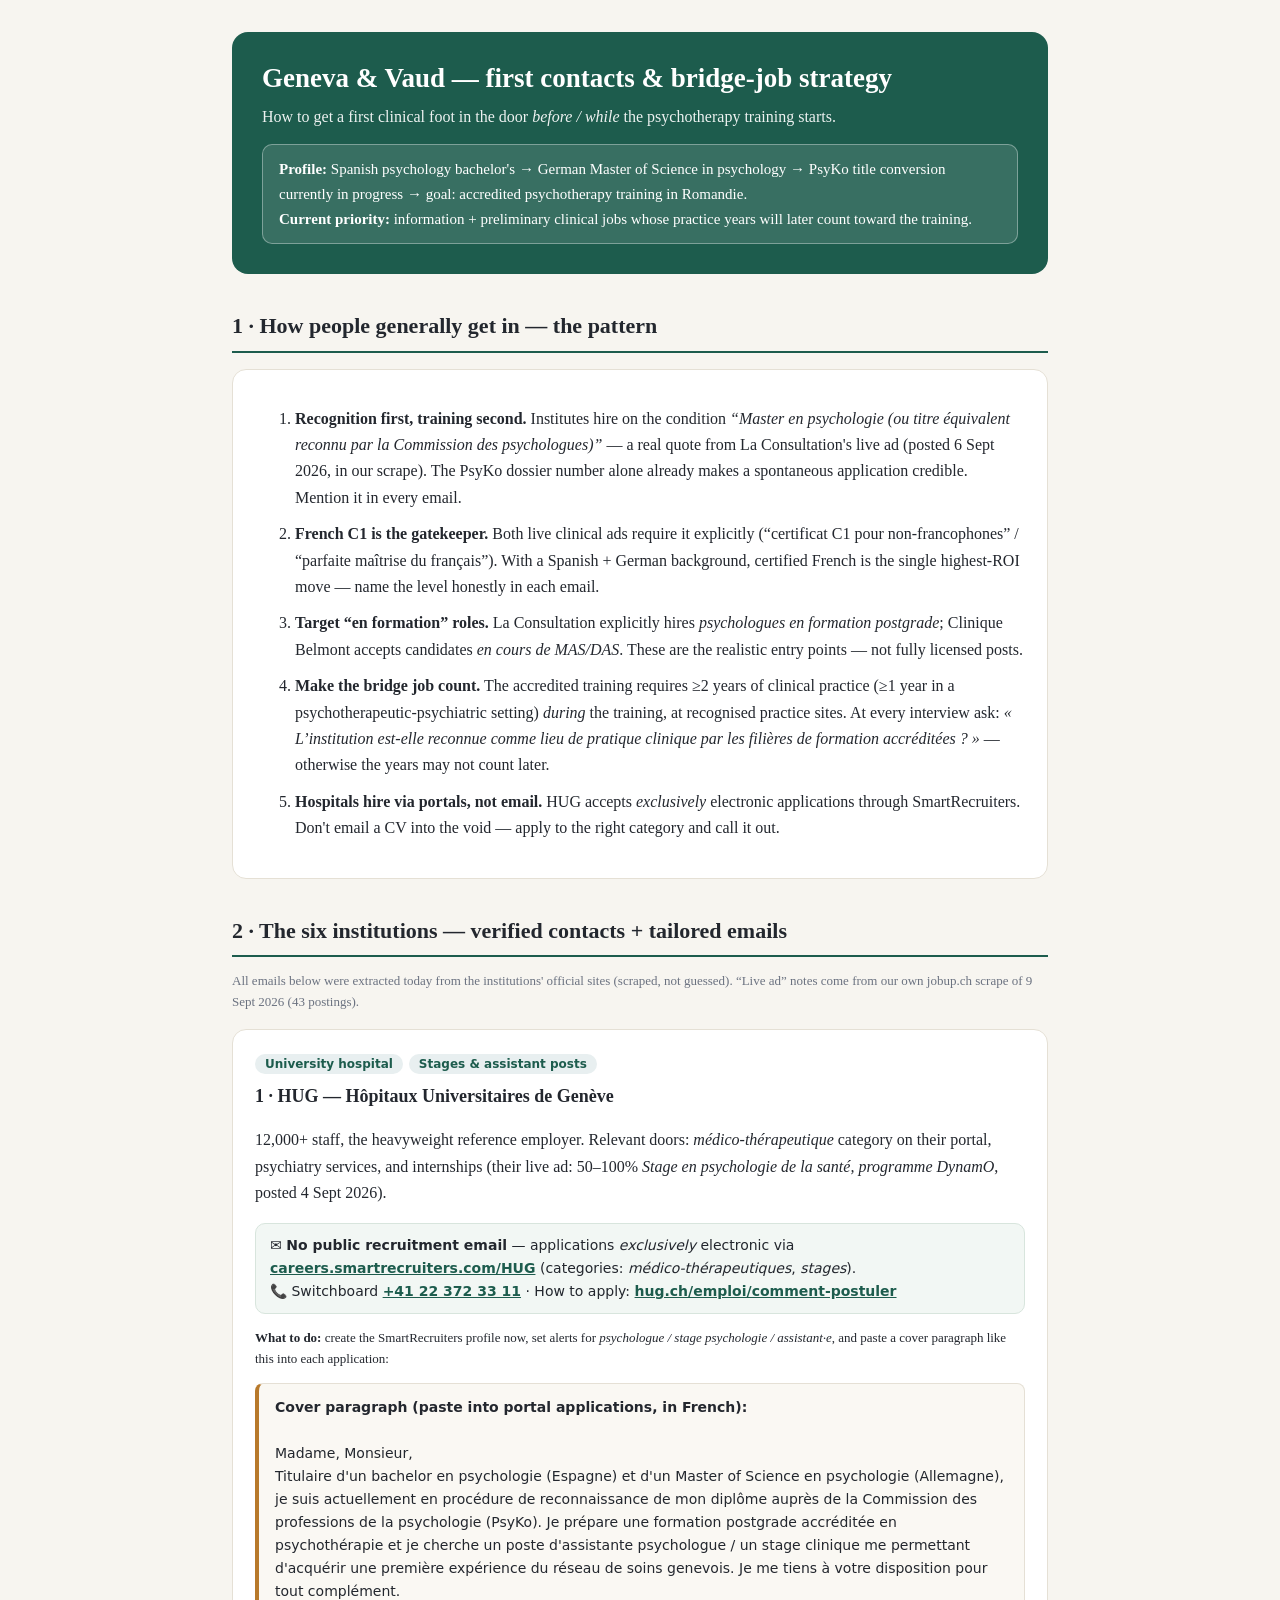
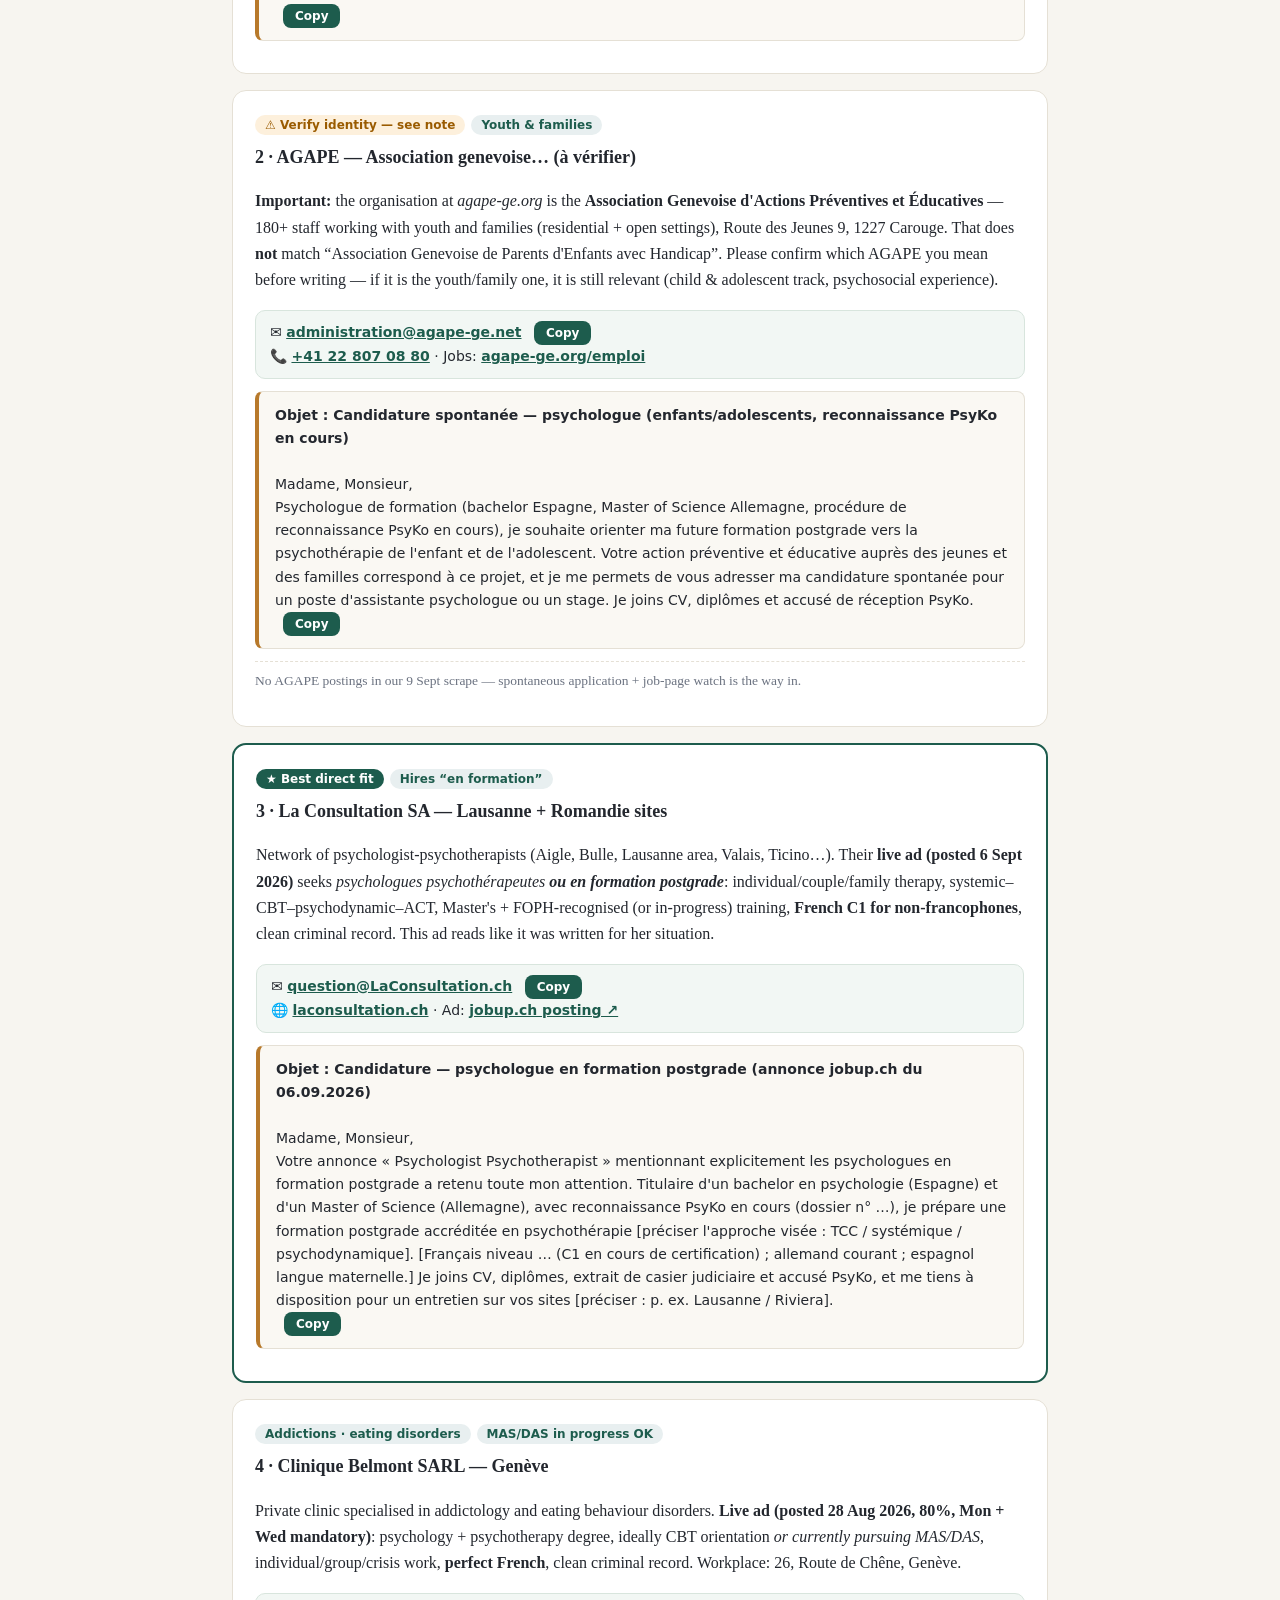
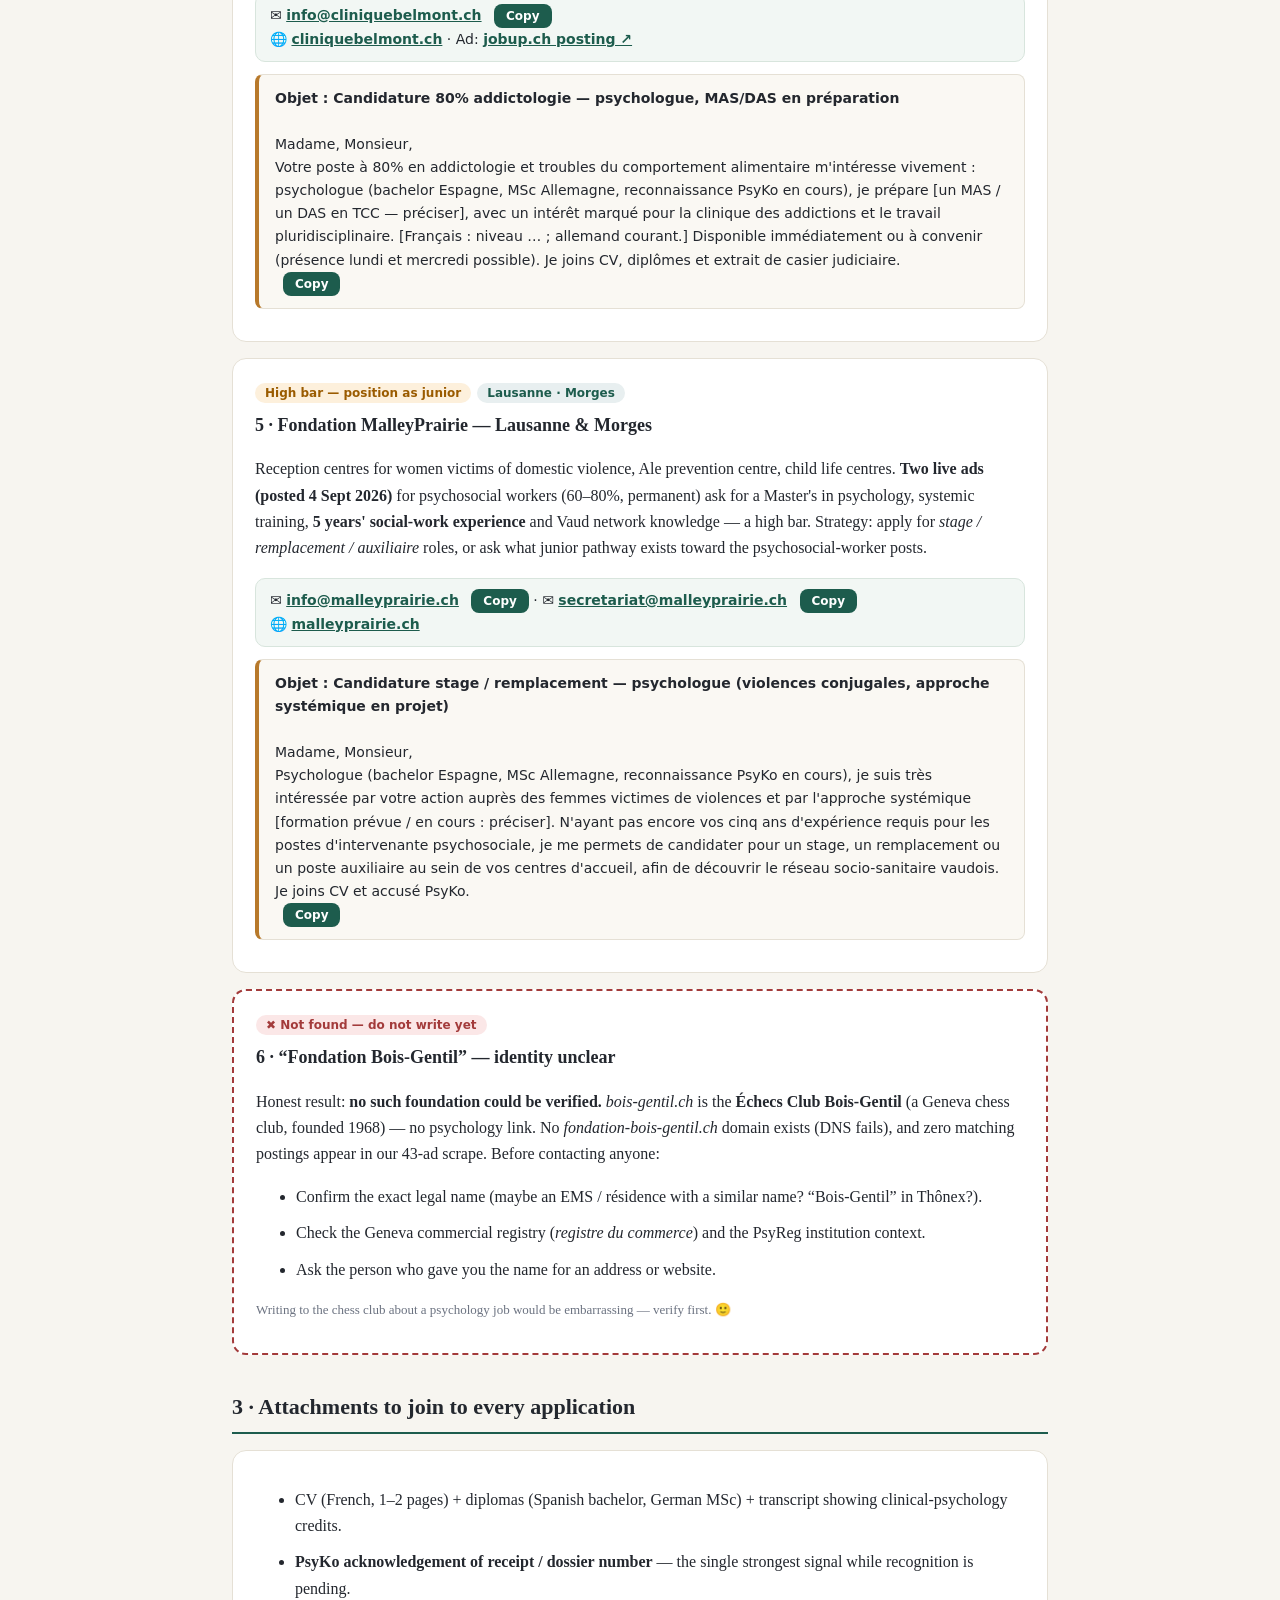
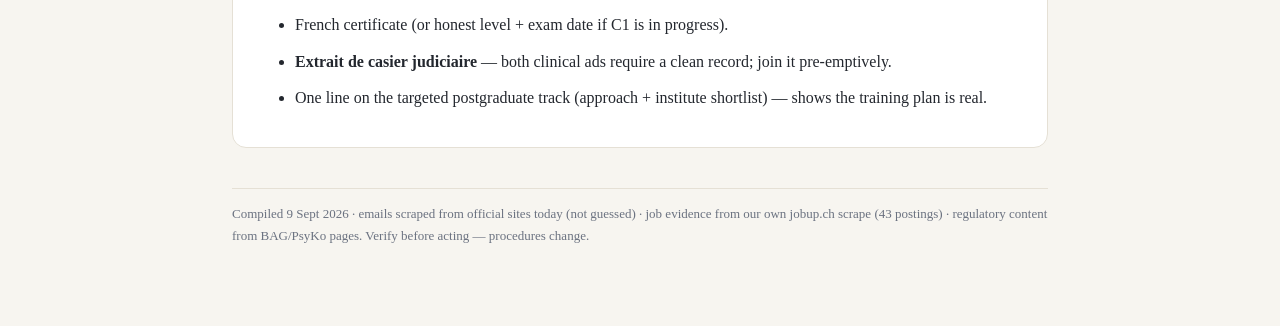
==== contact-guide.html @ 972ac344 "Add contact-guide.html: verified emails + tailored drafts for 6 Geneva/Vaud institutions" ====
<!doctype html>
<html lang="en">
<head>
<meta charset="utf-8"/>
<meta name="viewport" content="width=device-width, initial-scale=1"/>
<title>Geneva &amp; Vaud — First contacts &amp; bridge-job strategy</title>
<style>
  :root{--bg:#f7f5f0;--card:#ffffff;--ink:#23272e;--mut:#6b7280;--acc:#1d5c4d;--acc2:#b7792b;--line:#e5e0d5;--ok:#1d5c4d;--warn:#9a5b00;--bad:#a33b3b}
  *{box-sizing:border-box}
  body{margin:0;background:var(--bg);color:var(--ink);font:16px/1.65 Georgia,'Times New Roman',serif}
  .wrap{max-width:860px;margin:0 auto;padding:32px 22px 80px}
  header.hero{background:var(--acc);color:#fff;border-radius:16px;padding:30px 30px;margin-bottom:26px}
  header.hero h1{margin:0 0 8px;font-size:27px;line-height:1.25}
  header.hero p{margin:6px 0;opacity:.92}
  .profile{background:rgba(255,255,255,.12);border:1px solid rgba(255,255,255,.35);border-radius:10px;padding:12px 16px;margin-top:14px;font-size:15px}
  h2{font-size:22px;margin:34px 0 10px;border-bottom:2px solid var(--acc);padding-bottom:6px}
  h3{font-size:18px;margin:0 0 6px}
  .card{background:var(--card);border:1px solid var(--line);border-radius:14px;padding:20px 22px;margin:16px 0}
  .card.best{border:2px solid var(--acc)}
  .card.issue{border:2px dashed var(--bad)}
  .tag{display:inline-block;font:600 12px/1 system-ui,sans-serif;padding:4px 10px;border-radius:20px;margin:0 6px 8px 0}
  .tag.best{background:var(--acc);color:#fff}
  .tag.warn{background:#fdf0dc;color:var(--warn)}
  .tag.info{background:#e8eff0;color:var(--acc)}
  .tag.bad{background:#fbe7e7;color:var(--bad)}
  .contact{background:#f2f7f4;border:1px solid #d8e5dd;border-radius:10px;padding:10px 14px;margin:10px 0;font-family:system-ui,sans-serif;font-size:14px}
  .contact a{color:var(--acc);font-weight:600}
  .copybtn{font:600 12px system-ui,sans-serif;background:var(--acc);color:#fff;border:none;border-radius:8px;padding:5px 12px;cursor:pointer;margin-left:8px}
  .copybtn:hover{opacity:.85}
  .mail{font-family:system-ui,sans-serif;font-size:14px;background:#faf8f3;border:1px solid var(--line);border-left:4px solid var(--acc2);border-radius:8px;padding:12px 16px;margin:12px 0;white-space:pre-line}
  .mail .subj{font-weight:700}
  .mut{color:var(--mut)} .small{font-size:13px}
  ol.strategy li,ul.tight li{margin-bottom:10px}
  .evidence{font-size:13.5px;color:var(--mut);border-top:1px dashed var(--line);margin-top:10px;padding-top:8px}
  footer{margin-top:40px;color:var(--mut);font-size:13px;border-top:1px solid var(--line);padding-top:14px}
  @media print{.copybtn{display:none}body{background:#fff}.wrap{max-width:100%}}
</style>
</head>
<body>
<div class="wrap">

<header class="hero">
  <h1>Geneva &amp; Vaud — first contacts &amp; bridge-job strategy</h1>
  <p>How to get a first clinical foot in the door <em>before / while</em> the psychotherapy training starts.</p>
  <div class="profile">
    <b>Profile:</b> Spanish psychology bachelor's → German Master of Science in psychology →
    PsyKo title conversion currently in progress → goal: accredited psychotherapy training in Romandie.<br/>
    <b>Current priority:</b> information + preliminary clinical jobs whose practice years will later count toward the training.
  </div>
</header>

<h2>1 · How people generally get in — the pattern</h2>
<div class="card">
<ol class="strategy">
  <li><b>Recognition first, training second.</b> Institutes hire on the condition
  <i>“Master en psychologie (ou titre équivalent reconnu par la Commission des psychologues)”</i>
  — a real quote from La Consultation's live ad (posted 6 Sept 2026, in our scrape). The PsyKo dossier
  number alone already makes a spontaneous application credible. Mention it in every email.</li>
  <li><b>French C1 is the gatekeeper.</b> Both live clinical ads require it explicitly
  (“certificat C1 pour non-francophones” / “parfaite maîtrise du français”). With a Spanish + German
  background, certified French is the single highest-ROI move — name the level honestly in each email.</li>
  <li><b>Target “en formation” roles.</b> La Consultation explicitly hires <i>psychologues en formation
  postgrade</i>; Clinique Belmont accepts candidates <i>en cours de MAS/DAS</i>. These are the realistic
  entry points — not fully licensed posts.</li>
  <li><b>Make the bridge job count.</b> The accredited training requires ≥2 years of clinical practice
  (≥1 year in a psychotherapeutic-psychiatric setting) <em>during</em> the training, at recognised practice
  sites. At every interview ask: <i>« L’institution est-elle reconnue comme lieu de pratique clinique
  par les filières de formation accréditées ? »</i> — otherwise the years may not count later.</li>
  <li><b>Hospitals hire via portals, not email.</b> HUG accepts <em>exclusively</em> electronic applications
  through SmartRecruiters. Don't email a CV into the void — apply to the right category and call it out.</li>
</ol>
</div>

<h2>2 · The six institutions — verified contacts + tailored emails</h2>
<p class="mut small">All emails below were extracted today from the institutions' official sites
(scraped, not guessed). “Live ad” notes come from our own jobup.ch scrape of 9 Sept 2026 (43 postings).</p>

<!-- HUG -->
<div class="card">
  <span class="tag info">University hospital</span><span class="tag info">Stages &amp; assistant posts</span>
  <h3>1 · HUG — Hôpitaux Universitaires de Genève</h3>
  <p>12,000+ staff, the heavyweight reference employer. Relevant doors: <i>médico-thérapeutique</i> category on
  their portal, psychiatry services, and internships (their live ad: 50–100% <i>Stage en psychologie de la santé,
  programme DynamO</i>, posted 4 Sept 2026).</p>
  <div class="contact">
    ✉️ <b>No public recruitment email</b> — applications <em>exclusively</em> electronic via
    <a href="https://careers.smartrecruiters.com/HUG" target="_blank">careers.smartrecruiters.com/HUG</a>
    (categories: <i>médico-thérapeutiques</i>, <i>stages</i>).<br/>
    📞 Switchboard <a href="tel:+41223723311">+41 22 372 33 11</a> · How to apply:
    <a href="https://www.hug.ch/emploi/comment-postuler" target="_blank">hug.ch/emploi/comment-postuler</a>
  </div>
  <p class="small"><b>What to do:</b> create the SmartRecruiters profile now, set alerts for
  <i>psychologue / stage psychologie / assistant·e</i>, and paste a cover paragraph like this into each application:</p>
  <div class="mail" id="m1"><span class="subj">Cover paragraph (paste into portal applications, in French):</span>

Madame, Monsieur,
Titulaire d'un bachelor en psychologie (Espagne) et d'un Master of Science en psychologie (Allemagne), je suis actuellement en procédure de reconnaissance de mon diplôme auprès de la Commission des professions de la psychologie (PsyKo). Je prépare une formation postgrade accréditée en psychothérapie et je cherche un poste d'assistante psychologue / un stage clinique me permettant d'acquérir une première expérience du réseau de soins genevois. Je me tiens à votre disposition pour tout complément.
<button class="copybtn" data-copy="m1">Copy</button></div>
</div>

<!-- AGAPE -->
<div class="card">
  <span class="tag warn">⚠ Verify identity — see note</span><span class="tag info">Youth &amp; families</span>
  <h3>2 · AGAPE — Association genevoise… (à vérifier)</h3>
  <p><b>Important:</b> the organisation at <i>agape-ge.org</i> is the
  <b>Association Genevoise d'Actions Préventives et Éducatives</b> — 180+ staff working with youth and families
  (residential + open settings), Route des Jeunes 9, 1227 Carouge. That does <b>not</b> match
  “Association Genevoise de Parents d'Enfants avec Handicap”. Please confirm which AGAPE you mean before writing —
  if it is the youth/family one, it is still relevant (child &amp; adolescent track, psychosocial experience).</p>
  <div class="contact">
    ✉️ <a href="mailto:administration@agape-ge.net">administration@agape-ge.net</a>
    <button class="copybtn" data-copy-mail="administration@agape-ge.net">Copy</button><br/>
    📞 <a href="tel:+41228070880">+41 22 807 08 80</a> · Jobs: <a href="https://agape-ge.org/emploi/" target="_blank">agape-ge.org/emploi</a>
  </div>
  <div class="mail" id="m2"><span class="subj">Objet : Candidature spontanée — psychologue (enfants/adolescents, reconnaissance PsyKo en cours)</span>

Madame, Monsieur,
Psychologue de formation (bachelor Espagne, Master of Science Allemagne, procédure de reconnaissance PsyKo en cours), je souhaite orienter ma future formation postgrade vers la psychothérapie de l'enfant et de l'adolescent. Votre action préventive et éducative auprès des jeunes et des familles correspond à ce projet, et je me permets de vous adresser ma candidature spontanée pour un poste d'assistante psychologue ou un stage. Je joins CV, diplômes et accusé de réception PsyKo.
<button class="copybtn" data-copy="m2">Copy</button></div>
  <p class="evidence">No AGAPE postings in our 9 Sept scrape — spontaneous application + job-page watch is the way in.</p>
</div>

<!-- LA CONSULTATION -->
<div class="card best">
  <span class="tag best">★ Best direct fit</span><span class="tag info">Hires “en formation”</span>
  <h3>3 · La Consultation SA — Lausanne + Romandie sites</h3>
  <p>Network of psychologist-psychotherapists (Aigle, Bulle, Lausanne area, Valais, Ticino…). Their
  <b>live ad (posted 6 Sept 2026)</b> seeks <i>psychologues psychothérapeutes <b>ou en formation postgrade</b></i>:
  individual/couple/family therapy, systemic–CBT–psychodynamic–ACT, Master's + FOPH-recognised (or in-progress)
  training, <b>French C1 for non-francophones</b>, clean criminal record. This ad reads like it was written for her situation.</p>
  <div class="contact">
    ✉️ <a href="mailto:question@LaConsultation.ch">question@LaConsultation.ch</a>
    <button class="copybtn" data-copy-mail="question@LaConsultation.ch">Copy</button><br/>
    🌐 <a href="https://www.laconsultation.ch/" target="_blank">laconsultation.ch</a> ·
    Ad: <a href="https://www.jobup.ch/en/jobs/detail/bed86beb-75bb-4c62-bdf3-275a2b999f5e/" target="_blank">jobup.ch posting ↗</a>
  </div>
  <div class="mail" id="m3"><span class="subj">Objet : Candidature — psychologue en formation postgrade (annonce jobup.ch du 06.09.2026)</span>

Madame, Monsieur,
Votre annonce « Psychologist Psychotherapist » mentionnant explicitement les psychologues en formation postgrade a retenu toute mon attention. Titulaire d'un bachelor en psychologie (Espagne) et d'un Master of Science (Allemagne), avec reconnaissance PsyKo en cours (dossier n° …), je prépare une formation postgrade accréditée en psychothérapie [préciser l'approche visée : TCC / systémique / psychodynamique]. [Français niveau … (C1 en cours de certification) ; allemand courant ; espagnol langue maternelle.] Je joins CV, diplômes, extrait de casier judiciaire et accusé PsyKo, et me tiens à disposition pour un entretien sur vos sites [préciser : p. ex. Lausanne / Riviera].
<button class="copybtn" data-copy="m3">Copy</button></div>
</div>

<!-- BELMONT -->
<div class="card">
  <span class="tag info">Addictions · eating disorders</span><span class="tag info">MAS/DAS in progress OK</span>
  <h3>4 · Clinique Belmont SARL — Genève</h3>
  <p>Private clinic specialised in addictology and eating behaviour disorders. <b>Live ad (posted 28 Aug 2026,
  80%, Mon + Wed mandatory)</b>: psychology + psychotherapy degree, ideally CBT orientation <i>or currently
  pursuing MAS/DAS</i>, individual/group/crisis work, <b>perfect French</b>, clean criminal record.
  Workplace: 26, Route de Chêne, Genève.</p>
  <div class="contact">
    ✉️ <a href="mailto:info@cliniquebelmont.ch">info@cliniquebelmont.ch</a>
    <button class="copybtn" data-copy-mail="info@cliniquebelmont.ch">Copy</button><br/>
    🌐 <a href="https://www.cliniquebelmont.ch/" target="_blank">cliniquebelmont.ch</a> ·
    Ad: <a href="https://www.jobup.ch/en/jobs/detail/eee96cb6-ac33-42aa-8d89-3d9f87bb5405/" target="_blank">jobup.ch posting ↗</a>
  </div>
  <div class="mail" id="m4"><span class="subj">Objet : Candidature 80% addictologie — psychologue, MAS/DAS en préparation</span>

Madame, Monsieur,
Votre poste à 80% en addictologie et troubles du comportement alimentaire m'intéresse vivement : psychologue (bachelor Espagne, MSc Allemagne, reconnaissance PsyKo en cours), je prépare [un MAS / un DAS en TCC — préciser], avec un intérêt marqué pour la clinique des addictions et le travail pluridisciplinaire. [Français : niveau … ; allemand courant.] Disponible immédiatement ou à convenir (présence lundi et mercredi possible). Je joins CV, diplômes et extrait de casier judiciaire.
<button class="copybtn" data-copy="m4">Copy</button></div>
</div>

<!-- MALLEYPRAIRIE -->
<div class="card">
  <span class="tag warn">High bar — position as junior</span><span class="tag info">Lausanne · Morges</span>
  <h3>5 · Fondation MalleyPrairie — Lausanne &amp; Morges</h3>
  <p>Reception centres for women victims of domestic violence, Ale prevention centre, child life centres.
  <b>Two live ads (posted 4 Sept 2026)</b> for psychosocial workers (60–80%, permanent) ask for a Master's in
  psychology, systemic training, <b>5 years' social-work experience</b> and Vaud network knowledge — a high bar.
  Strategy: apply for <i>stage / remplacement / auxiliaire</i> roles, or ask what junior pathway exists toward the
  psychosocial-worker posts.</p>
  <div class="contact">
    ✉️ <a href="mailto:info@malleyprairie.ch">info@malleyprairie.ch</a>
    <button class="copybtn" data-copy-mail="info@malleyprairie.ch">Copy</button> ·
    ✉️ <a href="mailto:secretariat@malleyprairie.ch">secretariat@malleyprairie.ch</a>
    <button class="copybtn" data-copy-mail="secretariat@malleyprairie.ch">Copy</button><br/>
    🌐 <a href="https://www.malleyprairie.ch/" target="_blank">malleyprairie.ch</a>
  </div>
  <div class="mail" id="m5"><span class="subj">Objet : Candidature stage / remplacement — psychologue (violences conjugales, approche systémique en projet)</span>

Madame, Monsieur,
Psychologue (bachelor Espagne, MSc Allemagne, reconnaissance PsyKo en cours), je suis très intéressée par votre action auprès des femmes victimes de violences et par l'approche systémique [formation prévue / en cours : préciser]. N'ayant pas encore vos cinq ans d'expérience requis pour les postes d'intervenante psychosociale, je me permets de candidater pour un stage, un remplacement ou un poste auxiliaire au sein de vos centres d'accueil, afin de découvrir le réseau socio-sanitaire vaudois. Je joins CV et accusé PsyKo.
<button class="copybtn" data-copy="m5">Copy</button></div>
</div>

<!-- BOIS-GENTIL -->
<div class="card issue">
  <span class="tag bad">✖ Not found — do not write yet</span>
  <h3>6 · “Fondation Bois-Gentil” — identity unclear</h3>
  <p>Honest result: <b>no such foundation could be verified.</b> <i>bois-gentil.ch</i> is the
  <b>Échecs Club Bois-Gentil</b> (a Geneva chess club, founded 1968) — no psychology link.
  No <i>fondation-bois-gentil.ch</i> domain exists (DNS fails), and zero matching postings appear in our
  43-ad scrape. Before contacting anyone:</p>
  <ul class="tight">
    <li>Confirm the exact legal name (maybe an EMS / résidence with a similar name? “Bois-Gentil” in Thônex?).</li>
    <li>Check the Geneva commercial registry (<i>registre du commerce</i>) and the PsyReg institution context.</li>
    <li>Ask the person who gave you the name for an address or website.</li>
  </ul>
  <p class="mut small">Writing to the chess club about a psychology job would be embarrassing — verify first. 🙂</p>
</div>

<h2>3 · Attachments to join to every application</h2>
<div class="card">
<ul class="tight">
  <li>CV (French, 1–2 pages) + diplomas (Spanish bachelor, German MSc) + transcript showing clinical-psychology credits.</li>
  <li><b>PsyKo acknowledgement of receipt / dossier number</b> — the single strongest signal while recognition is pending.</li>
  <li>French certificate (or honest level + exam date if C1 is in progress).</li>
  <li><b>Extrait de casier judiciaire</b> — both clinical ads require a clean record; join it pre-emptively.</li>
  <li>One line on the targeted postgraduate track (approach + institute shortlist) — shows the training plan is real.</li>
</ul>
</div>

<footer>
  Compiled 9 Sept 2026 · emails scraped from official sites today (not guessed) · job evidence from our own
  jobup.ch scrape (43 postings) · regulatory content from BAG/PsyKo pages. Verify before acting — procedures change.
</footer>

</div>
<script>
document.querySelectorAll("[data-copy-mail]").forEach(b=>b.onclick=()=>{
  navigator.clipboard.writeText(b.dataset.copyMail).then(()=>{b.textContent="Copied ✓";setTimeout(()=>b.textContent="Copy",1500);});
});
document.querySelectorAll("[data-copy]").forEach(b=>b.onclick=()=>{
  const el=document.getElementById(b.dataset.copy);
  const t=el.innerText.replace(/Copy$/,"").trim();
  navigator.clipboard.writeText(t).then(()=>{b.textContent="Copied ✓";setTimeout(()=>b.textContent="Copy",1500);});
});
</script>
</body>
</html>
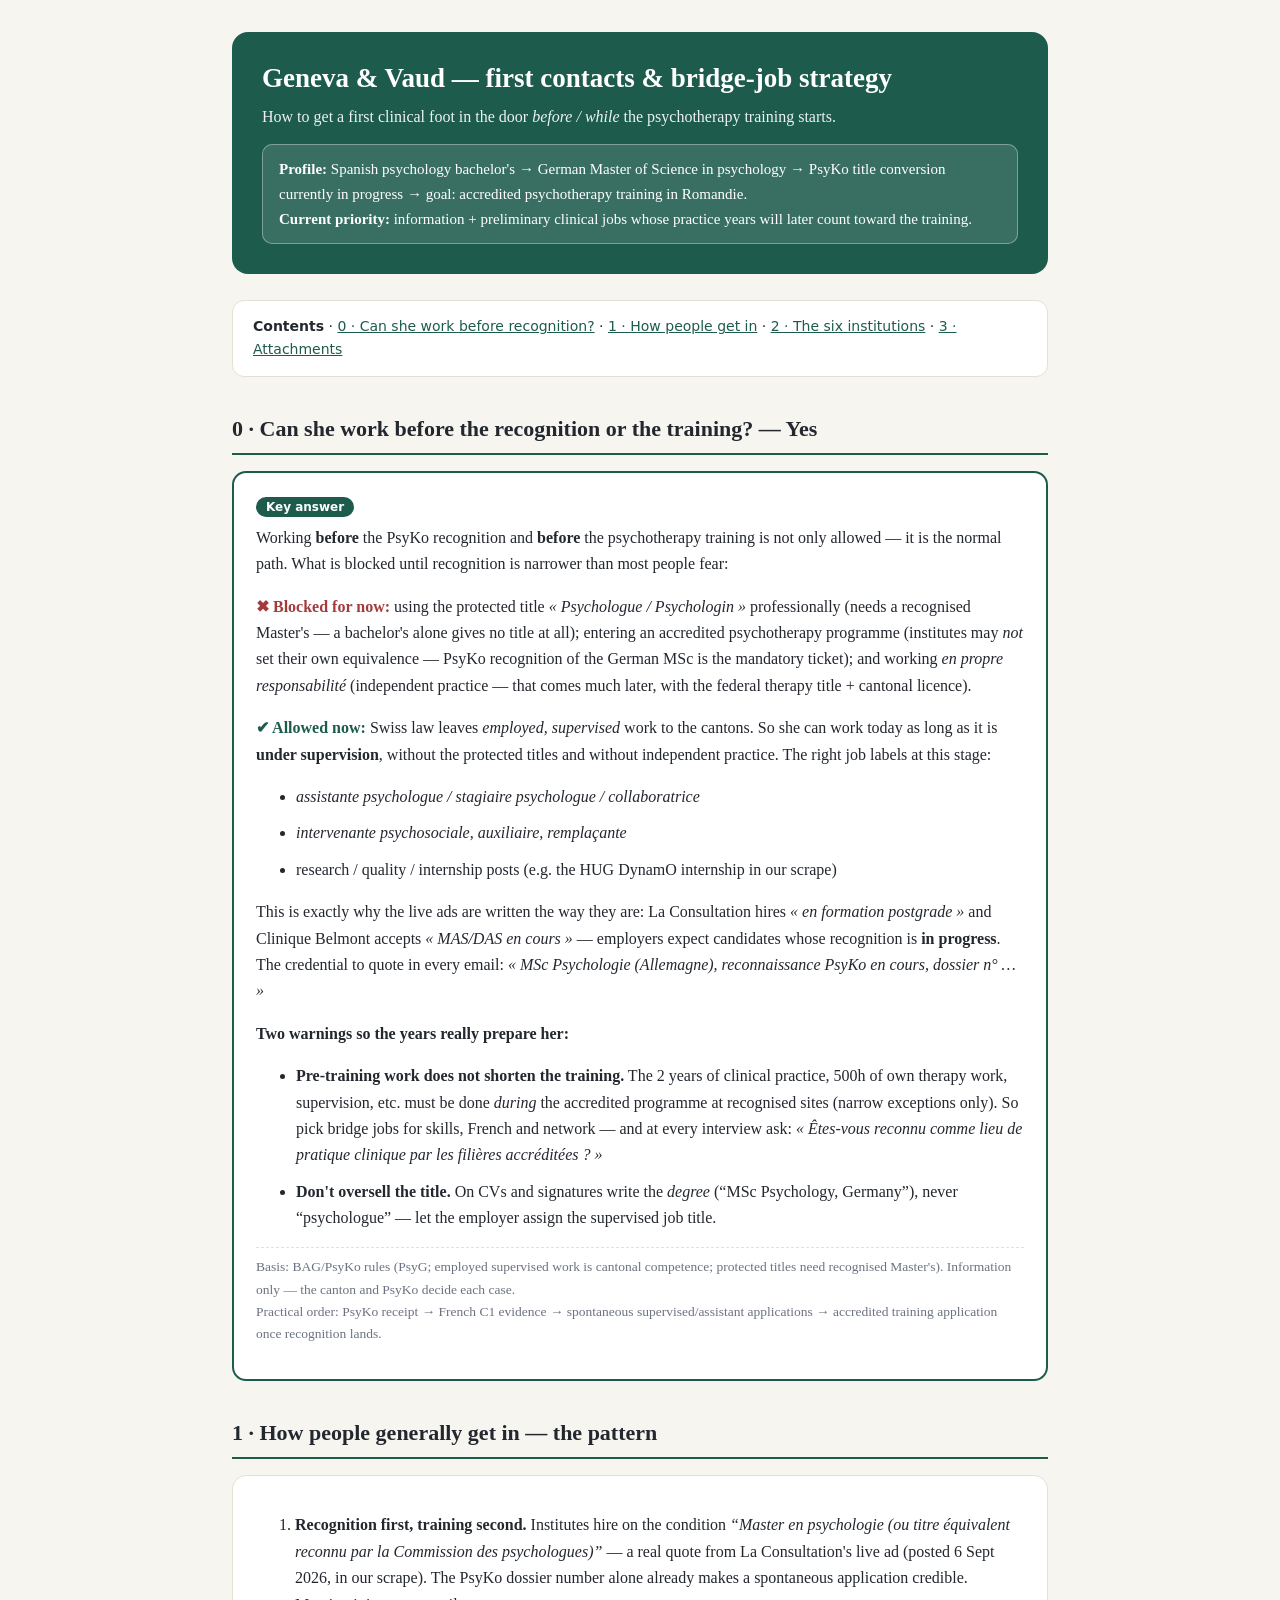
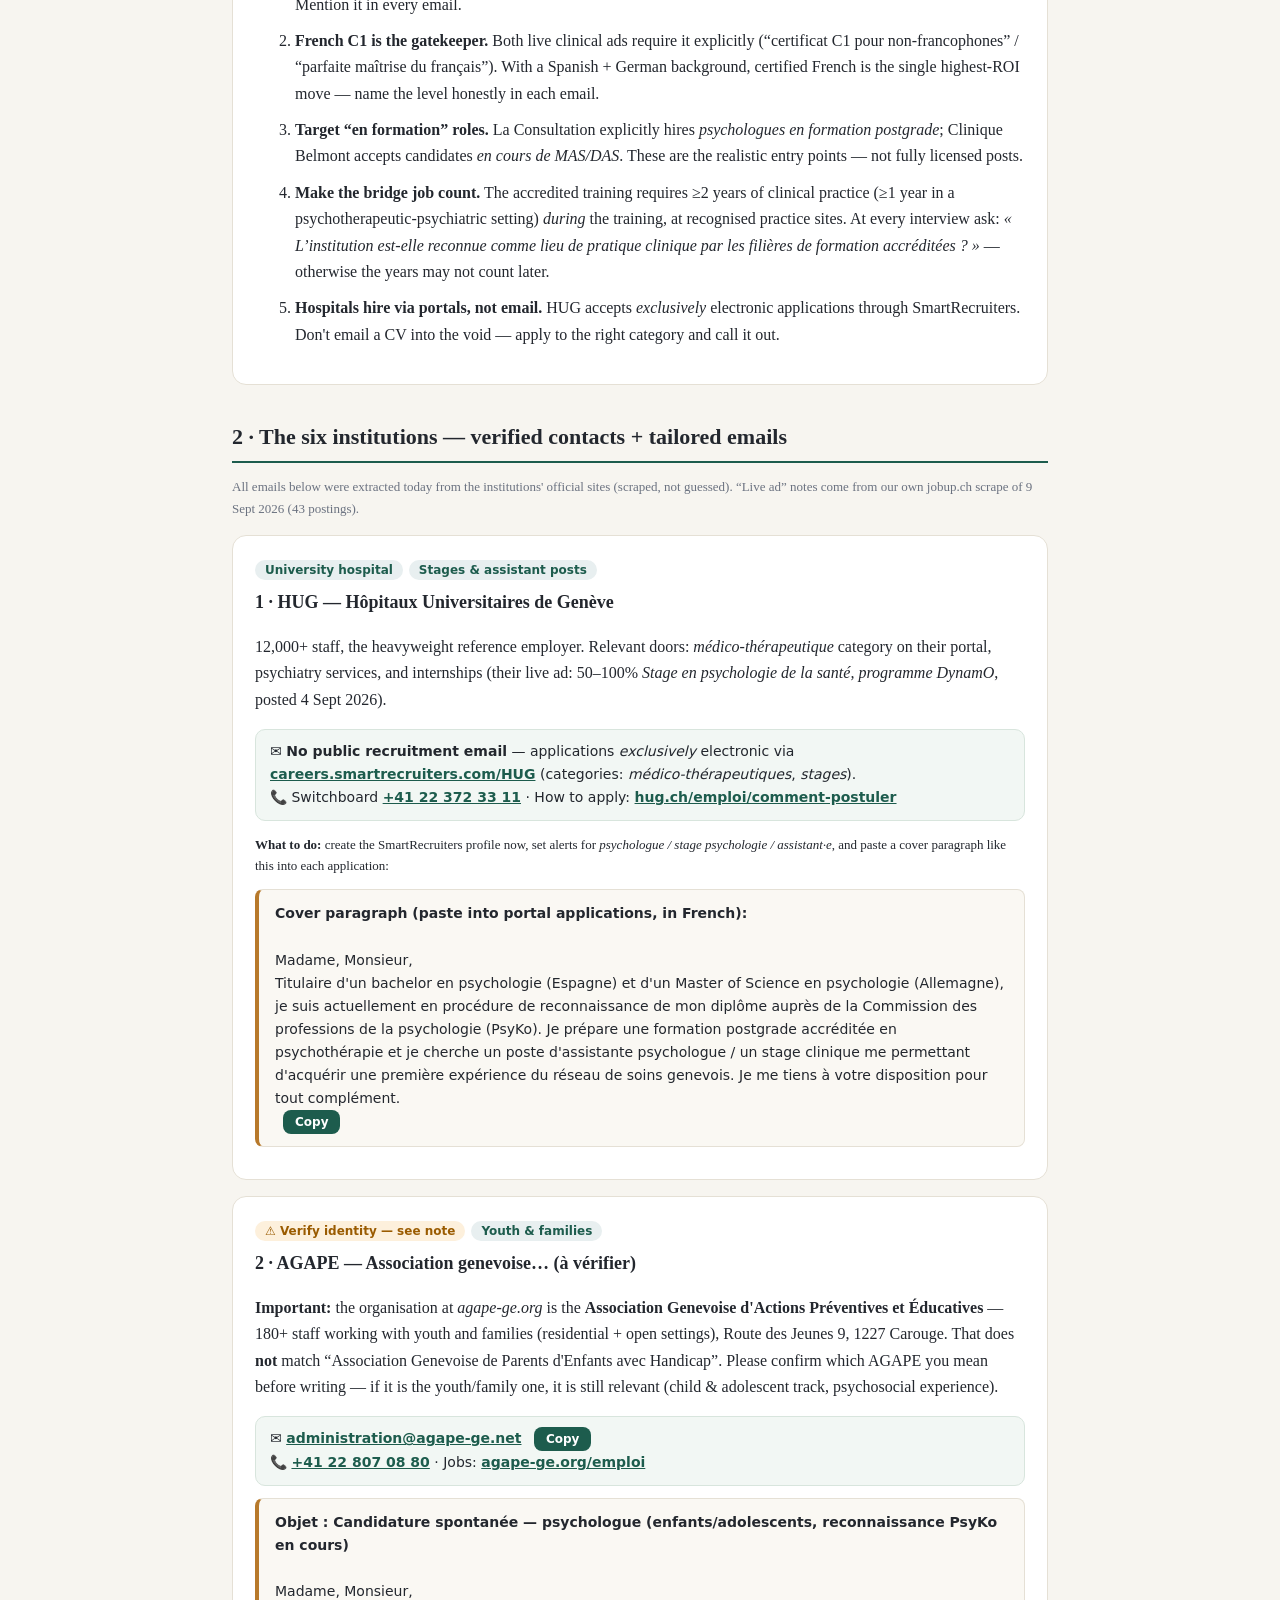
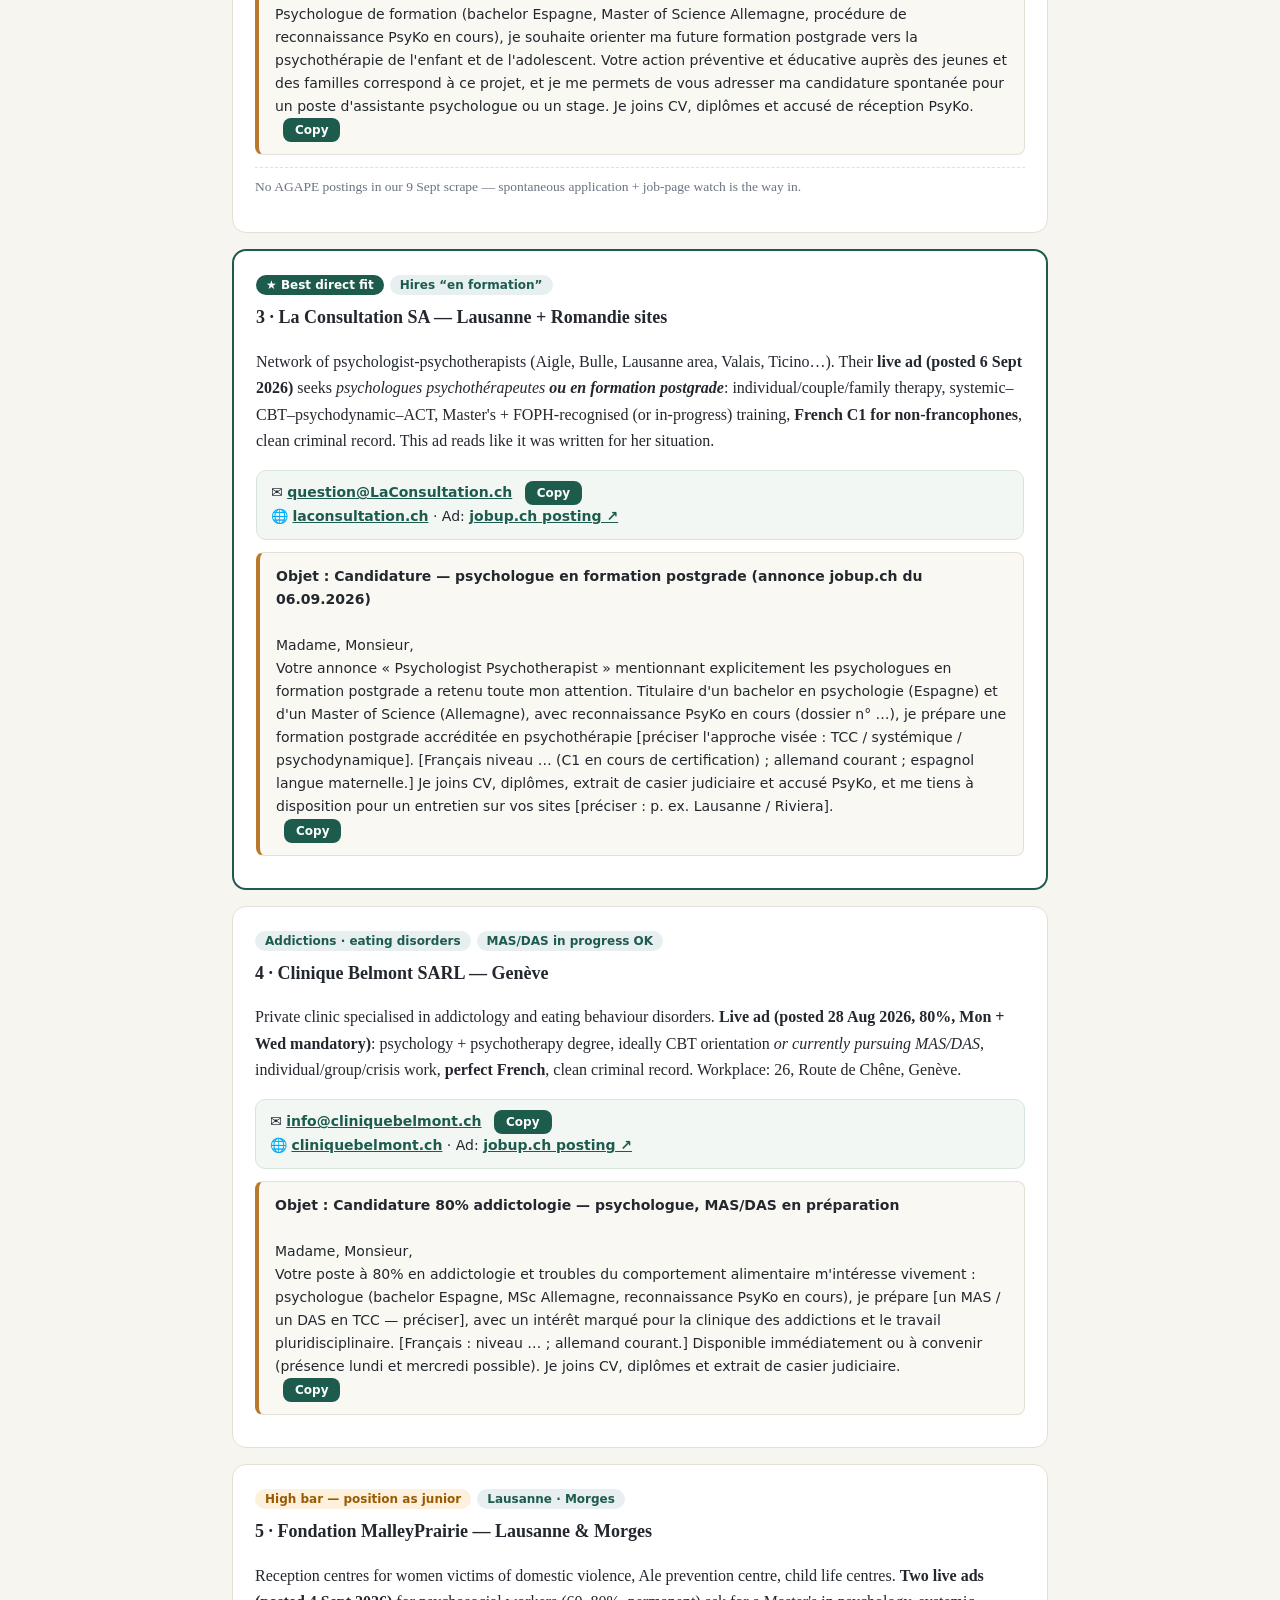
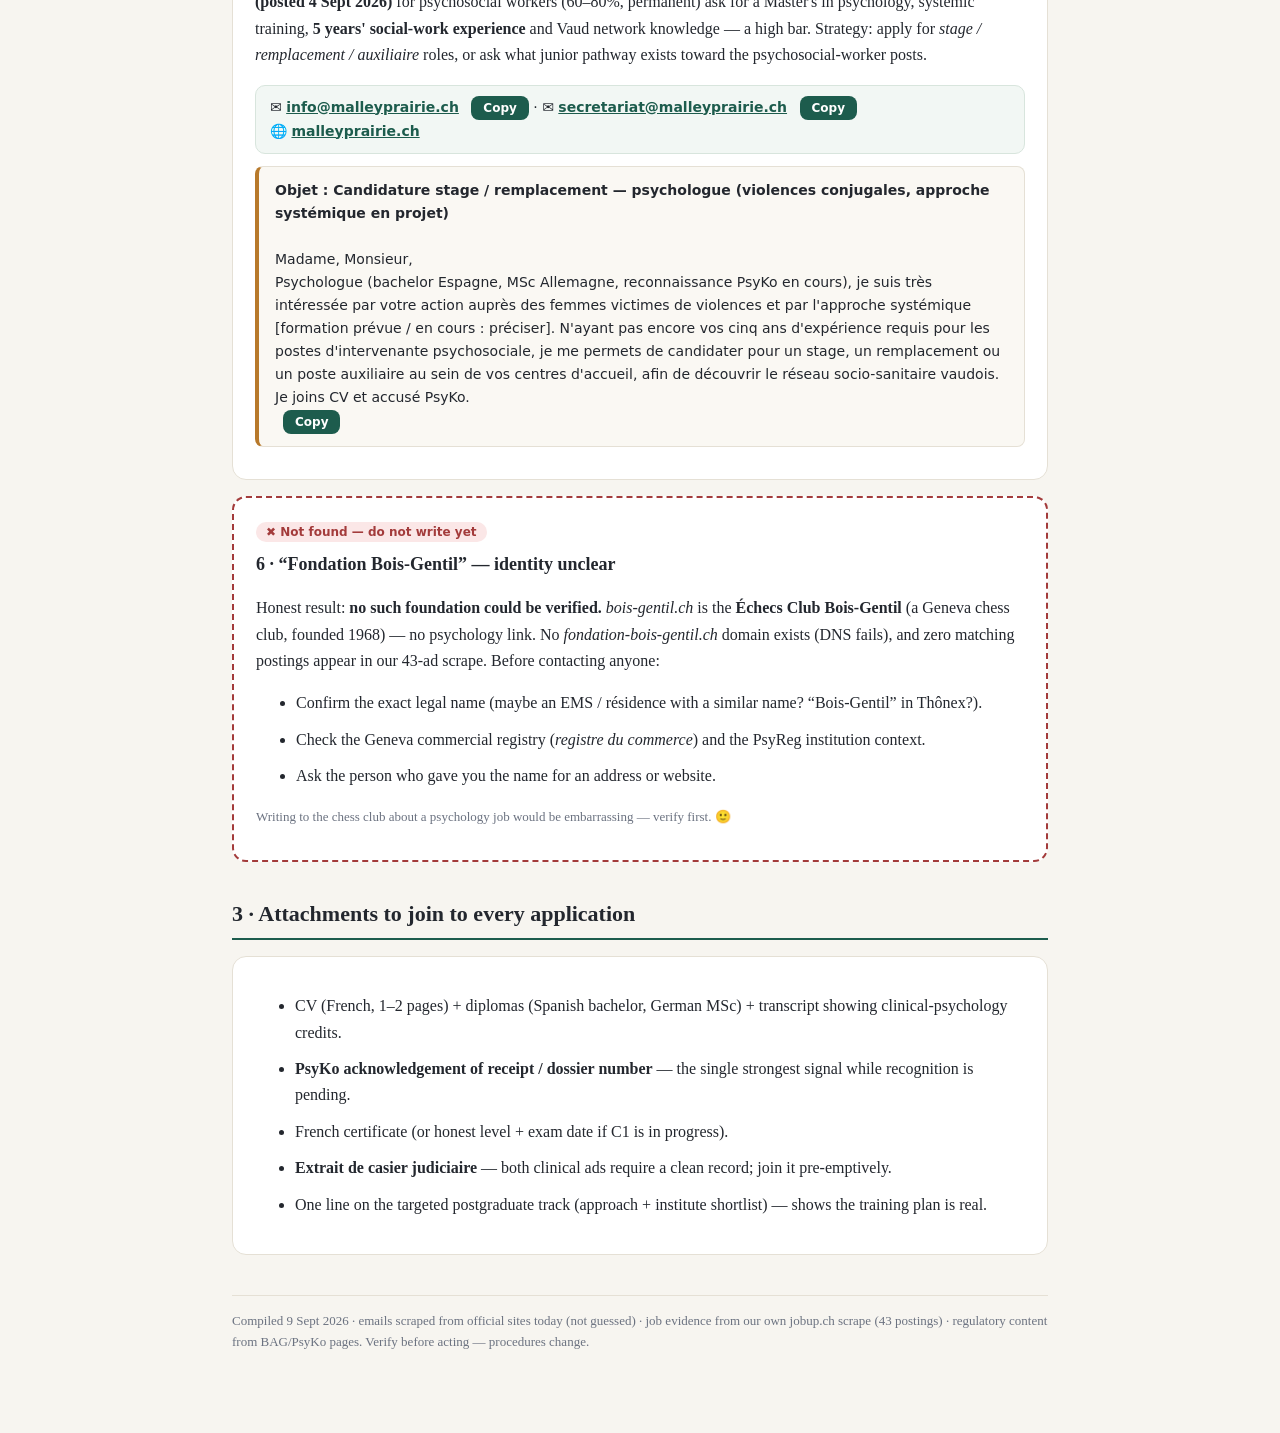
==== commit bfa044f4: "contact-guide: add section 0 (working before recognition) + contents nav" ====
--- a/contact-guide.html
+++ b/contact-guide.html
@@ -32,6 +32,9 @@
   .mut{color:var(--mut)} .small{font-size:13px}
   ol.strategy li,ul.tight li{margin-bottom:10px}
   .evidence{font-size:13.5px;color:var(--mut);border-top:1px dashed var(--line);margin-top:10px;padding-top:8px}
+  .can{color:var(--ok);font-weight:700} .cant{color:var(--bad);font-weight:700}
+  .toc{background:var(--card);border:1px solid var(--line);border-radius:12px;padding:14px 20px;margin:0 0 10px;font-family:system-ui,sans-serif;font-size:14px}
+  .toc a{color:var(--acc)}
   footer{margin-top:40px;color:var(--mut);font-size:13px;border-top:1px solid var(--line);padding-top:14px}
   @media print{.copybtn{display:none}body{background:#fff}.wrap{max-width:100%}}
 </style>
@@ -49,7 +52,52 @@
   </div>
 </header>
 
-<h2>1 · How people generally get in — the pattern</h2>
+<nav class="toc">
+  <b>Contents</b> ·
+  <a href="#canwork">0 · Can she work before recognition?</a> ·
+  <a href="#pattern">1 · How people get in</a> ·
+  <a href="#contacts">2 · The six institutions</a> ·
+  <a href="#attachments">3 · Attachments</a>
+</nav>
+
+<h2 id="canwork">0 · Can she work before the recognition or the training? — Yes</h2>
+<div class="card best">
+  <span class="tag best">Key answer</span>
+  <p style="margin-top:0">Working <b>before</b> the PsyKo recognition and <b>before</b> the psychotherapy training
+  is not only allowed — it is the normal path. What is blocked until recognition is narrower than most people fear:</p>
+  <p><span class="cant">✖ Blocked for now:</span> using the protected title <i>« Psychologue / Psychologin »</i>
+  professionally (needs a recognised Master's — a bachelor's alone gives no title at all); entering an accredited
+  psychotherapy programme (institutes may <em>not</em> set their own equivalence — PsyKo recognition of the German
+  MSc is the mandatory ticket); and working <i>en propre responsabilité</i> (independent practice — that comes much
+  later, with the federal therapy title + cantonal licence).</p>
+  <p><span class="can">✔ Allowed now:</span> Swiss law leaves <em>employed, supervised</em> work to the cantons.
+  So she can work today as long as it is <b>under supervision</b>, without the protected titles and without
+  independent practice. The right job labels at this stage:</p>
+  <ul class="tight">
+    <li><i>assistante psychologue / stagiaire psychologue / collaboratrice</i></li>
+    <li><i>intervenante psychosociale, auxiliaire, remplaçante</i></li>
+    <li>research / quality / internship posts (e.g. the HUG DynamO internship in our scrape)</li>
+  </ul>
+  <p>This is exactly why the live ads are written the way they are: La Consultation hires
+  <i>« en formation postgrade »</i> and Clinique Belmont accepts <i>« MAS/DAS en cours »</i> — employers expect
+  candidates whose recognition is <b>in progress</b>. The credential to quote in every email:
+  <i>« MSc Psychologie (Allemagne), reconnaissance PsyKo en cours, dossier n° … »</i></p>
+  <p><b>Two warnings so the years really prepare her:</b></p>
+  <ul class="tight">
+    <li><b>Pre-training work does not shorten the training.</b> The 2 years of clinical practice, 500h of own
+    therapy work, supervision, etc. must be done <em>during</em> the accredited programme at recognised sites
+    (narrow exceptions only). So pick bridge jobs for skills, French and network — and at every interview ask:
+    <i>« Êtes-vous reconnu comme lieu de pratique clinique par les filières accréditées ? »</i></li>
+    <li><b>Don't oversell the title.</b> On CVs and signatures write the <em>degree</em> (“MSc Psychology,
+    Germany”), never “psychologue” — let the employer assign the supervised job title.</li>
+  </ul>
+  <p class="evidence">Basis: BAG/PsyKo rules (PsyG; employed supervised work is cantonal competence; protected titles
+  need recognised Master's). Information only — the canton and PsyKo decide each case.<br/>
+  Practical order: PsyKo receipt → French C1 evidence → spontaneous supervised/assistant applications →
+  accredited training application once recognition lands.</p>
+</div>
+
+<h2 id="pattern">1 · How people generally get in — the pattern</h2>
 <div class="card">
 <ol class="strategy">
   <li><b>Recognition first, training second.</b> Institutes hire on the condition
@@ -71,7 +119,7 @@
 </ol>
 </div>
 
-<h2>2 · The six institutions — verified contacts + tailored emails</h2>
+<h2 id="contacts">2 · The six institutions — verified contacts + tailored emails</h2>
 <p class="mut small">All emails below were extracted today from the institutions' official sites
 (scraped, not guessed). “Live ad” notes come from our own jobup.ch scrape of 9 Sept 2026 (43 postings).</p>
 
@@ -201,7 +249,7 @@
   <p class="mut small">Writing to the chess club about a psychology job would be embarrassing — verify first. 🙂</p>
 </div>
 
-<h2>3 · Attachments to join to every application</h2>
+<h2 id="attachments">3 · Attachments to join to every application</h2>
 <div class="card">
 <ul class="tight">
   <li>CV (French, 1–2 pages) + diplomas (Spanish bachelor, German MSc) + transcript showing clinical-psychology credits.</li>
